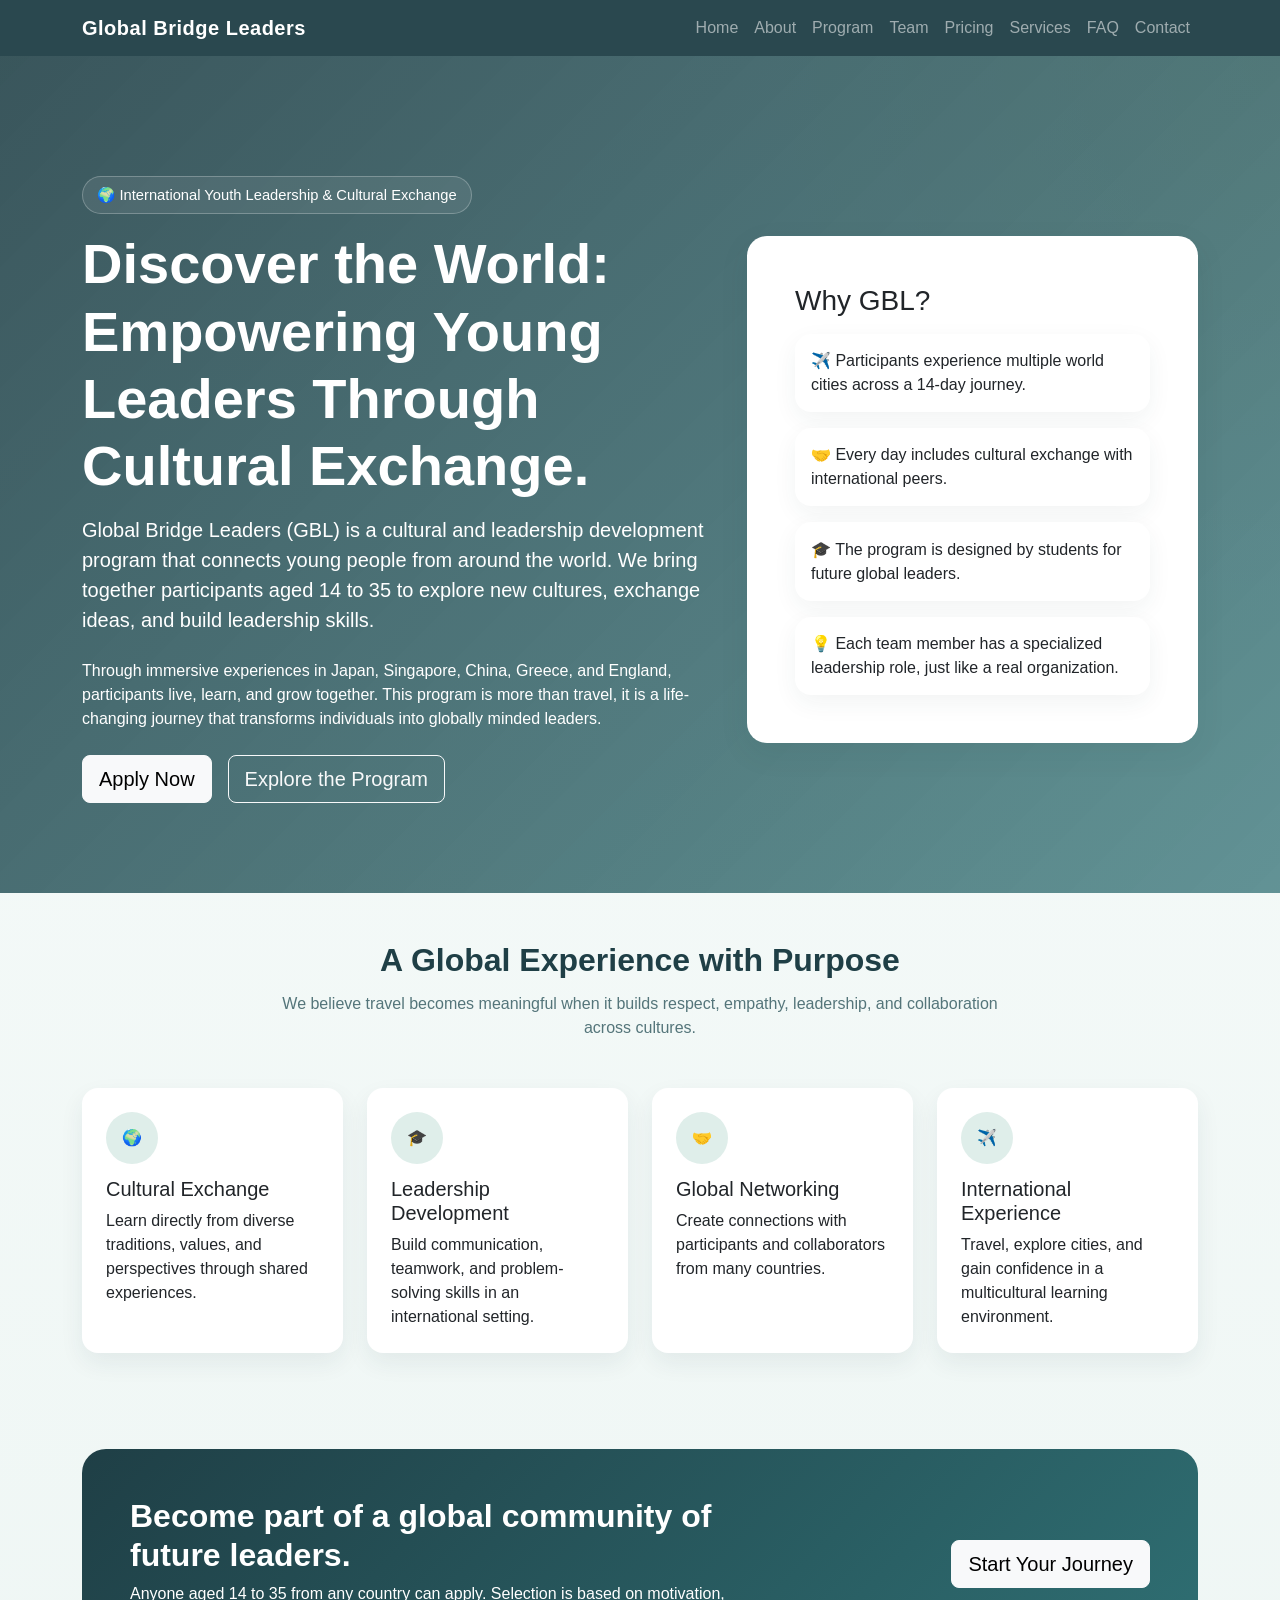
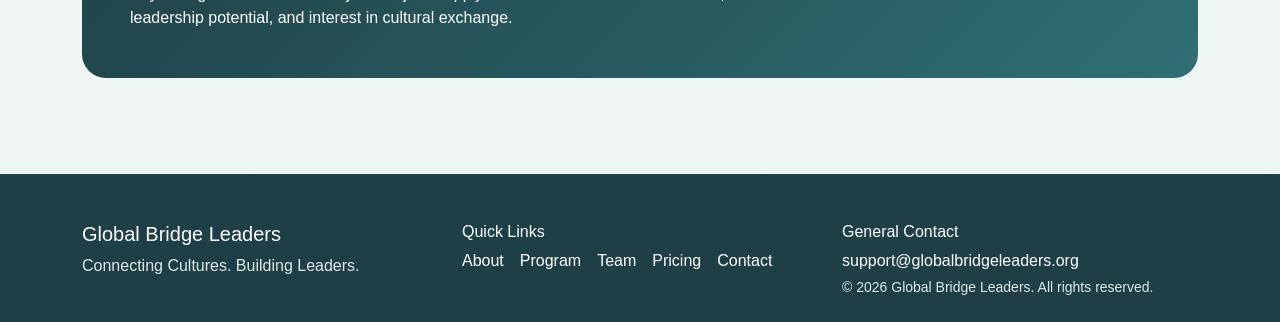
==== index.html @ 88ec9a97 "first commit" ====
<!doctype html>
<html lang="en">
<head>
  <meta charset="utf-8">
  <meta name="viewport" content="width=device-width, initial-scale=1">
  <title>Home | Global Bridge Leaders</title>
  <link href="https://cdn.jsdelivr.net/npm/bootstrap@5.3.3/dist/css/bootstrap.min.css" rel="stylesheet">
  <link href="styles.css" rel="stylesheet">
</head>
<body>

<nav class="navbar navbar-expand-lg navbar-dark sticky-top" style="background: rgba(31,63,70,.95); backdrop-filter: blur(8px);">
  <div class="container">
    <a class="navbar-brand" href="index.html">Global Bridge Leaders</a>
    <button class="navbar-toggler" type="button" data-bs-toggle="collapse" data-bs-target="#gblNav">
      <span class="navbar-toggler-icon"></span>
    </button>
    <div class="collapse navbar-collapse" id="gblNav">
      <ul class="navbar-nav ms-auto">
        <li class="nav-item"><a class="nav-link" href="index.html">Home</a></li>
        <li class="nav-item"><a class="nav-link" href="about.html">About</a></li>
        <li class="nav-item"><a class="nav-link" href="program.html">Program</a></li>
        <li class="nav-item"><a class="nav-link" href="team.html">Team</a></li>
        <li class="nav-item"><a class="nav-link" href="pricing.html">Pricing</a></li>
        <li class="nav-item"><a class="nav-link" href="services.html">Services</a></li>
        <li class="nav-item"><a class="nav-link" href="faq.html">FAQ</a></li>
        <li class="nav-item"><a class="nav-link" href="contact.html">Contact</a></li>
      </ul>
    </div>
  </div>
</nav>


<header class="hero">
  <div class="container">
    <div class="row align-items-center g-4">
      <div class="col-lg-7">
        <span class="hero-badge">🌍 International Youth Leadership & Cultural Exchange</span>
        <h1 class="display-4 fw-bold mb-3">Discover the World: Empowering Young Leaders Through Cultural Exchange.</h1>
        <p class="lead mb-4">Global Bridge Leaders (GBL) is a cultural and leadership development program that connects young people from around the world. We bring together participants aged 14 to 35 to explore new cultures, exchange ideas, and build leadership skills.</p>
        <p class="mb-4">Through immersive experiences in Japan, Singapore, China, Greece, and England, participants live, learn, and grow together. This program is more than travel, it is a life-changing journey that transforms individuals into globally minded leaders.</p>
        <div class="d-flex flex-wrap gap-3">
          <a href="contact.html" class="btn btn-light btn-lg">Apply Now</a>
          <a href="program.html" class="btn btn-outline-light btn-lg">Explore the Program</a>
        </div>
      </div>
      <div class="col-lg-5">
        <div class="soft-card p-4 p-lg-5 text-dark">
          <h3 class="mb-3">Why GBL?</h3>
          <div class="d-grid gap-3">
            <div class="fact-item">✈️ Participants experience multiple world cities across a 14-day journey.</div>
            <div class="fact-item">🤝 Every day includes cultural exchange with international peers.</div>
            <div class="fact-item">🎓 The program is designed by students for future global leaders.</div>
            <div class="fact-item">💡 Each team member has a specialized leadership role, just like a real organization.</div>
          </div>
        </div>
      </div>
    </div>
  </div>
</header>

<section class="py-5">
  <div class="container">
    <div class="text-center mb-5">
      <h2 class="section-title">A Global Experience with Purpose</h2>
      <p class="section-subtitle mx-auto">We believe travel becomes meaningful when it builds respect, empathy, leadership, and collaboration across cultures.</p>
    </div>
    <div class="row g-4">
      <div class="col-md-6 col-xl-3">
        <div class="info-card card p-4">
          <div class="icon-circle">🌍</div>
          <h5>Cultural Exchange</h5>
          <p class="mb-0">Learn directly from diverse traditions, values, and perspectives through shared experiences.</p>
        </div>
      </div>
      <div class="col-md-6 col-xl-3">
        <div class="info-card card p-4">
          <div class="icon-circle">🎓</div>
          <h5>Leadership Development</h5>
          <p class="mb-0">Build communication, teamwork, and problem-solving skills in an international setting.</p>
        </div>
      </div>
      <div class="col-md-6 col-xl-3">
        <div class="info-card card p-4">
          <div class="icon-circle">🤝</div>
          <h5>Global Networking</h5>
          <p class="mb-0">Create connections with participants and collaborators from many countries.</p>
        </div>
      </div>
      <div class="col-md-6 col-xl-3">
        <div class="info-card card p-4">
          <div class="icon-circle">✈️</div>
          <h5>International Experience</h5>
          <p class="mb-0">Travel, explore cities, and gain confidence in a multicultural learning environment.</p>
        </div>
      </div>
    </div>
  </div>
</section>

<section class="py-5">
  <div class="container">
    <div class="cta-box p-4 p-lg-5">
      <div class="row align-items-center g-4">
        <div class="col-lg-8">
          <h2 class="fw-bold mb-2">Become part of a global community of future leaders.</h2>
          <p class="mb-0">Anyone aged 14 to 35 from any country can apply. Selection is based on motivation, leadership potential, and interest in cultural exchange.</p>
        </div>
        <div class="col-lg-4 text-lg-end">
          <a href="contact.html" class="btn btn-light btn-lg">Start Your Journey</a>
        </div>
      </div>
    </div>
  </div>
</section>


<footer class="footer mt-5 pt-5 pb-4">
  <div class="container">
    <div class="row g-4">
      <div class="col-lg-4">
        <h5 class="text-white">Global Bridge Leaders</h5>
        <p class="mb-0">Connecting Cultures. Building Leaders.</p>
      </div>
      <div class="col-lg-4">
        <h6 class="text-white">Quick Links</h6>
        <div class="d-flex flex-wrap gap-3">
          <a href="about.html">About</a>
          <a href="program.html">Program</a>
          <a href="team.html">Team</a>
          <a href="pricing.html">Pricing</a>
          <a href="contact.html">Contact</a>
        </div>
      </div>
      <div class="col-lg-4">
        <h6 class="text-white">General Contact</h6>
        <p class="mb-1"><a href="mailto:support@globalbridgeleaders.org">support@globalbridgeleaders.org</a></p>
        <p class="mb-0 small">© 2026 Global Bridge Leaders. All rights reserved.</p>
      </div>
    </div>
  </div>
</footer>
<script src="https://cdn.jsdelivr.net/npm/bootstrap@5.3.3/dist/js/bootstrap.bundle.min.js"></script>

</body>
</html>
---- styles.css ----
:root{
  --primary:#2f6f73;
  --secondary:#7aa6a1;
  --accent:#dfeeea;
  --light:#f7fbfa;
  --dark:#1f3f46;
  --gold:#d8b36a;
  --text:#2b2b2b;
}
*{box-sizing:border-box}
html{scroll-behavior:smooth}
body{
  margin:0;
  font-family: "Segoe UI", Tahoma, Geneva, Verdana, sans-serif;
  color:var(--text);
  background:linear-gradient(180deg,#f7fbfa 0%,#eef6f4 100%);
}
.navbar-brand{font-weight:700; letter-spacing:.5px}
.hero{
  background:
    linear-gradient(135deg, rgba(31,63,70,.88), rgba(47,111,115,.74)),
    radial-gradient(circle at top right, rgba(216,179,106,.20), transparent 35%);
  color:white;
  padding:120px 0 90px;
}
.hero-badge{
  display:inline-block;
  padding:.45rem .9rem;
  border:1px solid rgba(255,255,255,.25);
  border-radius:999px;
  background:rgba(255,255,255,.08);
  margin-bottom:1rem;
  font-size:.92rem;
}
.section-title{
  color:var(--dark);
  font-weight:700;
  margin-bottom:.75rem;
}
.section-subtitle{
  color:#54757a;
  max-width:760px;
}
.soft-card{
  border:none;
  border-radius:1.25rem;
  background:white;
  box-shadow:0 10px 30px rgba(31,63,70,.08);
}
.info-card{
  height:100%;
  border:none;
  border-radius:1rem;
  box-shadow:0 10px 24px rgba(31,63,70,.07);
}
.country-card{
  border:none;
  border-radius:1rem;
  box-shadow:0 10px 24px rgba(31,63,70,.07);
  height:100%;
}
.country-card .city{
  display:inline-block;
  margin:.2rem .35rem .2rem 0;
  background:var(--accent);
  color:var(--dark);
  border-radius:999px;
  padding:.35rem .7rem;
  font-size:.9rem;
}
.icon-circle{
  width:52px;
  height:52px;
  display:flex;
  align-items:center;
  justify-content:center;
  border-radius:50%;
  background:var(--accent);
  color:var(--dark);
  font-weight:700;
  margin-bottom:.85rem;
}
.cta-box{
  background:linear-gradient(135deg,var(--dark),var(--primary));
  color:white;
  border-radius:1.5rem;
}
.team-role{
  color:var(--primary);
  font-weight:600;
}
.footer{
  background:var(--dark);
  color:#dce9e7;
}
.footer a{color:#ffffff;text-decoration:none}
.footer a:hover{text-decoration:underline}
.nav-link{font-weight:500}
.btn-brand{
  background:var(--primary);
  border-color:var(--primary);
}
.btn-brand:hover{
  background:#265c60;
  border-color:#265c60;
}
.btn-outline-light:hover{color:var(--dark)}
.fact-item{
  padding:.95rem 1rem;
  background:white;
  border-radius:1rem;
  box-shadow:0 8px 24px rgba(31,63,70,.06);
}
.timeline-step{
  position:relative;
  padding-left:1.25rem;
}
.timeline-step::before{
  content:"";
  position:absolute;
  left:0;
  top:.5rem;
  width:.6rem;
  height:.6rem;
  border-radius:50%;
  background:var(--gold);
}
.contact-card{
  border:none;
  border-radius:1rem;
  box-shadow:0 10px 24px rgba(31,63,70,.07);
  height:100%;
}
.page-hero{
  background:linear-gradient(135deg, rgba(31,63,70,.95), rgba(122,166,161,.85));
  color:#fff;
  padding:72px 0 56px;
}
.table-soft{
  background:#fff;
  border-radius:1rem;
  overflow:hidden;
  box-shadow:0 8px 24px rgba(31,63,70,.06);
}
.accordion-button:not(.collapsed){
  color:var(--dark);
  background:#edf6f4;
}
.small-muted{color:#6d8488}
@media (max-width: 991px){
  .hero{padding:100px 0 70px}
}
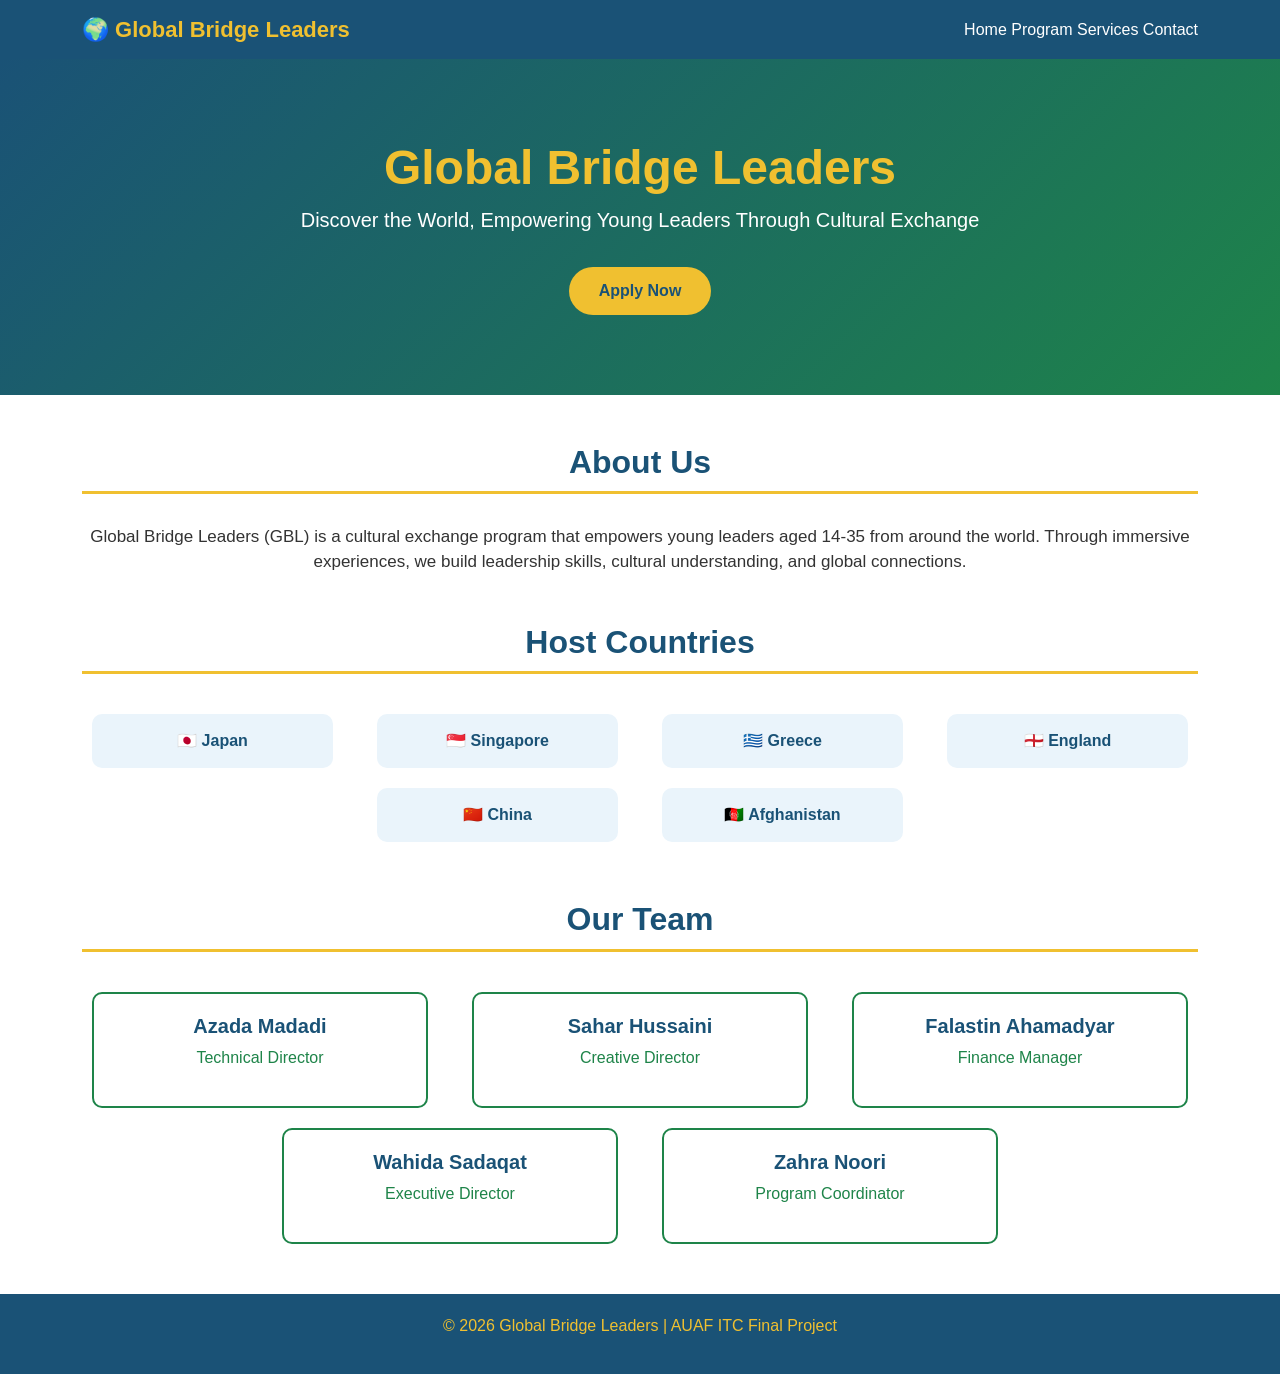
==== commit 46dddcb6: "Add files via upload" ====
--- a/index.html
+++ b/index.html
@@ -1,146 +1,87 @@
-<!doctype html>
-<html lang="en">
-<head>
-  <meta charset="utf-8">
-  <meta name="viewport" content="width=device-width, initial-scale=1">
-  <title>Home | Global Bridge Leaders</title>
-  <link href="https://cdn.jsdelivr.net/npm/bootstrap@5.3.3/dist/css/bootstrap.min.css" rel="stylesheet">
-  <link href="styles.css" rel="stylesheet">
-</head>
-<body>
-
-<nav class="navbar navbar-expand-lg navbar-dark sticky-top" style="background: rgba(31,63,70,.95); backdrop-filter: blur(8px);">
-  <div class="container">
-    <a class="navbar-brand" href="index.html">Global Bridge Leaders</a>
-    <button class="navbar-toggler" type="button" data-bs-toggle="collapse" data-bs-target="#gblNav">
-      <span class="navbar-toggler-icon"></span>
-    </button>
-    <div class="collapse navbar-collapse" id="gblNav">
-      <ul class="navbar-nav ms-auto">
-        <li class="nav-item"><a class="nav-link" href="index.html">Home</a></li>
-        <li class="nav-item"><a class="nav-link" href="about.html">About</a></li>
-        <li class="nav-item"><a class="nav-link" href="program.html">Program</a></li>
-        <li class="nav-item"><a class="nav-link" href="team.html">Team</a></li>
-        <li class="nav-item"><a class="nav-link" href="pricing.html">Pricing</a></li>
-        <li class="nav-item"><a class="nav-link" href="services.html">Services</a></li>
-        <li class="nav-item"><a class="nav-link" href="faq.html">FAQ</a></li>
-        <li class="nav-item"><a class="nav-link" href="contact.html">Contact</a></li>
-      </ul>
-    </div>
-  </div>
-</nav>
-
-
-<header class="hero">
-  <div class="container">
-    <div class="row align-items-center g-4">
-      <div class="col-lg-7">
-        <span class="hero-badge">🌍 International Youth Leadership & Cultural Exchange</span>
-        <h1 class="display-4 fw-bold mb-3">Discover the World: Empowering Young Leaders Through Cultural Exchange.</h1>
-        <p class="lead mb-4">Global Bridge Leaders (GBL) is a cultural and leadership development program that connects young people from around the world. We bring together participants aged 14 to 35 to explore new cultures, exchange ideas, and build leadership skills.</p>
-        <p class="mb-4">Through immersive experiences in Japan, Singapore, China, Greece, and England, participants live, learn, and grow together. This program is more than travel, it is a life-changing journey that transforms individuals into globally minded leaders.</p>
-        <div class="d-flex flex-wrap gap-3">
-          <a href="contact.html" class="btn btn-light btn-lg">Apply Now</a>
-          <a href="program.html" class="btn btn-outline-light btn-lg">Explore the Program</a>
-        </div>
-      </div>
-      <div class="col-lg-5">
-        <div class="soft-card p-4 p-lg-5 text-dark">
-          <h3 class="mb-3">Why GBL?</h3>
-          <div class="d-grid gap-3">
-            <div class="fact-item">✈️ Participants experience multiple world cities across a 14-day journey.</div>
-            <div class="fact-item">🤝 Every day includes cultural exchange with international peers.</div>
-            <div class="fact-item">🎓 The program is designed by students for future global leaders.</div>
-            <div class="fact-item">💡 Each team member has a specialized leadership role, just like a real organization.</div>
-          </div>
-        </div>
-      </div>
-    </div>
-  </div>
-</header>
-
-<section class="py-5">
-  <div class="container">
-    <div class="text-center mb-5">
-      <h2 class="section-title">A Global Experience with Purpose</h2>
-      <p class="section-subtitle mx-auto">We believe travel becomes meaningful when it builds respect, empathy, leadership, and collaboration across cultures.</p>
-    </div>
-    <div class="row g-4">
-      <div class="col-md-6 col-xl-3">
-        <div class="info-card card p-4">
-          <div class="icon-circle">🌍</div>
-          <h5>Cultural Exchange</h5>
-          <p class="mb-0">Learn directly from diverse traditions, values, and perspectives through shared experiences.</p>
-        </div>
-      </div>
-      <div class="col-md-6 col-xl-3">
-        <div class="info-card card p-4">
-          <div class="icon-circle">🎓</div>
-          <h5>Leadership Development</h5>
-          <p class="mb-0">Build communication, teamwork, and problem-solving skills in an international setting.</p>
-        </div>
-      </div>
-      <div class="col-md-6 col-xl-3">
-        <div class="info-card card p-4">
-          <div class="icon-circle">🤝</div>
-          <h5>Global Networking</h5>
-          <p class="mb-0">Create connections with participants and collaborators from many countries.</p>
-        </div>
-      </div>
-      <div class="col-md-6 col-xl-3">
-        <div class="info-card card p-4">
-          <div class="icon-circle">✈️</div>
-          <h5>International Experience</h5>
-          <p class="mb-0">Travel, explore cities, and gain confidence in a multicultural learning environment.</p>
-        </div>
-      </div>
-    </div>
-  </div>
-</section>
-
-<section class="py-5">
-  <div class="container">
-    <div class="cta-box p-4 p-lg-5">
-      <div class="row align-items-center g-4">
-        <div class="col-lg-8">
-          <h2 class="fw-bold mb-2">Become part of a global community of future leaders.</h2>
-          <p class="mb-0">Anyone aged 14 to 35 from any country can apply. Selection is based on motivation, leadership potential, and interest in cultural exchange.</p>
-        </div>
-        <div class="col-lg-4 text-lg-end">
-          <a href="contact.html" class="btn btn-light btn-lg">Start Your Journey</a>
-        </div>
-      </div>
-    </div>
-  </div>
-</section>
-
-
-<footer class="footer mt-5 pt-5 pb-4">
-  <div class="container">
-    <div class="row g-4">
-      <div class="col-lg-4">
-        <h5 class="text-white">Global Bridge Leaders</h5>
-        <p class="mb-0">Connecting Cultures. Building Leaders.</p>
-      </div>
-      <div class="col-lg-4">
-        <h6 class="text-white">Quick Links</h6>
-        <div class="d-flex flex-wrap gap-3">
-          <a href="about.html">About</a>
-          <a href="program.html">Program</a>
-          <a href="team.html">Team</a>
-          <a href="pricing.html">Pricing</a>
-          <a href="contact.html">Contact</a>
-        </div>
-      </div>
-      <div class="col-lg-4">
-        <h6 class="text-white">General Contact</h6>
-        <p class="mb-1"><a href="mailto:support@globalbridgeleaders.org">support@globalbridgeleaders.org</a></p>
-        <p class="mb-0 small">© 2026 Global Bridge Leaders. All rights reserved.</p>
-      </div>
-    </div>
-  </div>
-</footer>
-<script src="https://cdn.jsdelivr.net/npm/bootstrap@5.3.3/dist/js/bootstrap.bundle.min.js"></script>
-
-</body>
-</html>
+<!DOCTYPE html>
+<html lang="en">
+<head>
+  <meta charset="UTF-8">
+  <meta name="viewport" content="width=device-width, initial-scale=1.0">
+  <title>Global Bridge Leaders</title>
+  <link href="https://cdn.jsdelivr.net/npm/bootstrap@5.1.3/dist/css/bootstrap.min.css" rel="stylesheet">
+  <style>
+    body { font-family: Arial, sans-serif; }
+    .navbar { background-color: #1a5276 !important; }
+    .navbar-brand { color: #f0c030 !important; font-weight: bold; font-size: 22px; }
+    .nav-link { color: white !important; }
+    .hero { background: linear-gradient(135deg, #1a5276, #1e8449); color: white; padding: 80px 20px; text-align: center; }
+    .hero h1 { font-size: 48px; font-weight: bold; color: #f0c030; }
+    .hero p { font-size: 20px; }
+    .btn-apply { background-color: #f0c030; color: #1a5276; font-weight: bold; border: none; padding: 12px 30px; border-radius: 25px; }
+    .btn-apply:hover { background-color: #d4ac0d; }
+    .section-title { color: #1a5276; font-weight: bold; text-align: center; margin-bottom: 30px; border-bottom: 3px solid #f0c030; padding-bottom: 10px; }
+    .country-card { background: #eaf4fb; border-radius: 10px; padding: 15px; margin: 10px; text-align: center; font-weight: bold; color: #1a5276; }
+    .team-card { background: white; border: 2px solid #1e8449; border-radius: 10px; padding: 20px; margin: 10px; text-align: center; }
+    .team-card h5 { color: #1a5276; font-weight: bold; }
+    .team-card p { color: #1e8449; }
+    footer { background-color: #1a5276; color: #f0c030; text-align: center; padding: 20px; margin-top: 40px; }
+  </style>
+</head>
+<body>
+
+<!-- Navbar -->
+<nav class="navbar navbar-expand-lg">
+  <div class="container">
+    <a class="navbar-brand" href="#">🌍 Global Bridge Leaders</a>
+    <div>
+      <a class="nav-link d-inline" href="#">Home</a>
+      <a class="nav-link d-inline" href="#">Program</a>
+      <a class="nav-link d-inline" href="#">Services</a>
+      <a class="nav-link d-inline" href="#">Contact</a>
+    </div>
+  </div>
+</nav>
+
+<!-- Hero -->
+<div class="hero">
+  <h1>Global Bridge Leaders</h1>
+  <p>Discover the World, Empowering Young Leaders Through Cultural Exchange</p>
+  <a href="#" class="btn btn-apply mt-3">Apply Now</a>
+</div>
+
+<!-- About Us -->
+<div class="container mt-5">
+  <h2 class="section-title">About Us</h2>
+  <p class="text-center" style="color:#333; font-size:17px;">
+    Global Bridge Leaders (GBL) is a cultural exchange program that empowers young leaders aged 14-35 from around the world. Through immersive experiences, we build leadership skills, cultural understanding, and global connections.
+  </p>
+</div>
+
+<!-- Host Countries -->
+<div class="container mt-5">
+  <h2 class="section-title">Host Countries</h2>
+  <div class="row justify-content-center">
+    <div class="col-md-3"><div class="country-card">🇯🇵 Japan</div></div>
+    <div class="col-md-3"><div class="country-card">🇸🇬 Singapore</div></div>
+    <div class="col-md-3"><div class="country-card">🇬🇷 Greece</div></div>
+    <div class="col-md-3"><div class="country-card">🏴󠁧󠁢󠁥󠁮󠁧󠁿 England</div></div>
+    <div class="col-md-3"><div class="country-card">🇨🇳 China</div></div>
+    <div class="col-md-3"><div class="country-card">🇦🇫 Afghanistan</div></div>
+  </div>
+</div>
+
+<!-- Our Team -->
+<div class="container mt-5">
+  <h2 class="section-title">Our Team</h2>
+  <div class="row justify-content-center">
+    <div class="col-md-4"><div class="team-card"><h5>Azada Madadi</h5><p>Technical Director</p></div></div>
+    <div class="col-md-4"><div class="team-card"><h5>Sahar Hussaini</h5><p>Creative Director</p></div></div>
+    <div class="col-md-4"><div class="team-card"><h5>Falastin Ahamadyar</h5><p>Finance Manager</p></div></div>
+    <div class="col-md-4"><div class="team-card"><h5>Wahida Sadaqat</h5><p>Executive Director</p></div></div>
+    <div class="col-md-4"><div class="team-card"><h5>Zahra Noori</h5><p>Program Coordinator</p></div></div>
+  </div>
+</div>
+
+<!-- Footer -->
+<footer>
+  <p>© 2026 Global Bridge Leaders | AUAF ITC Final Project</p>
+</footer>
+
+</body>
+</html>
